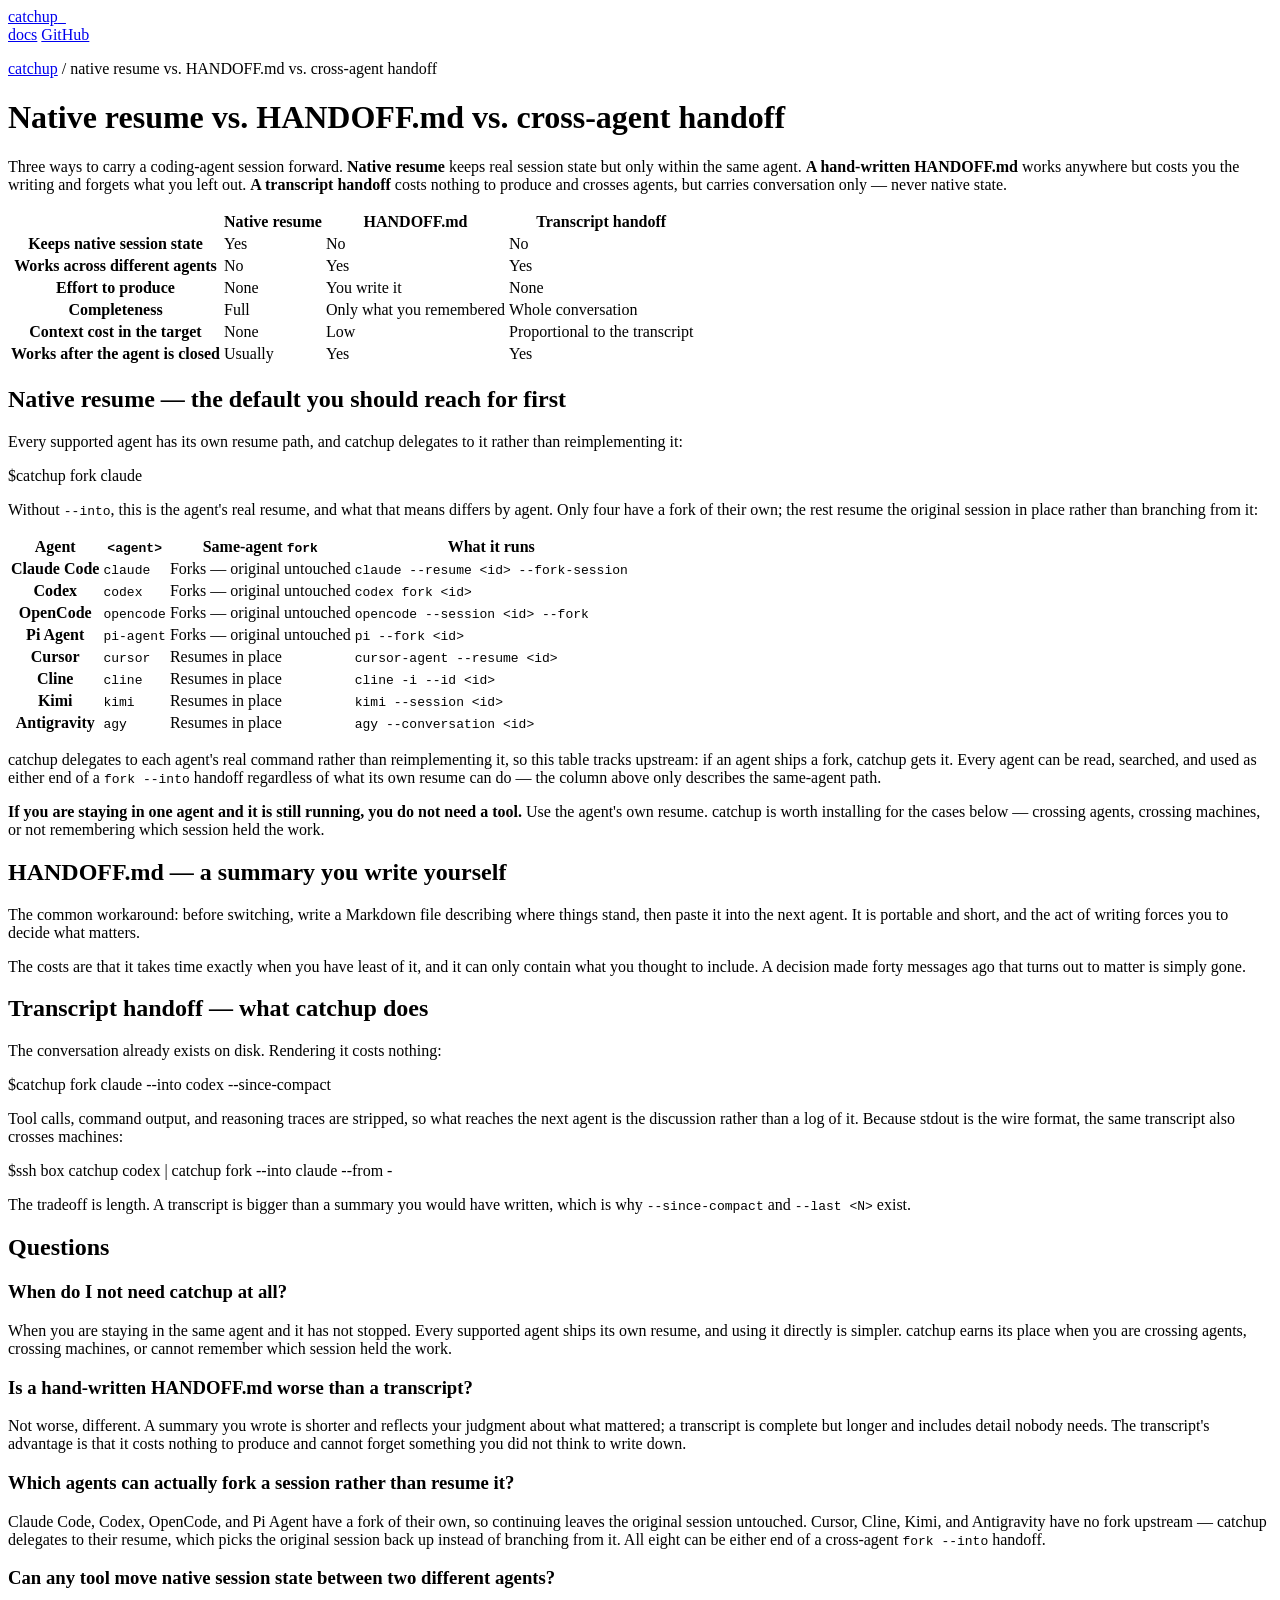
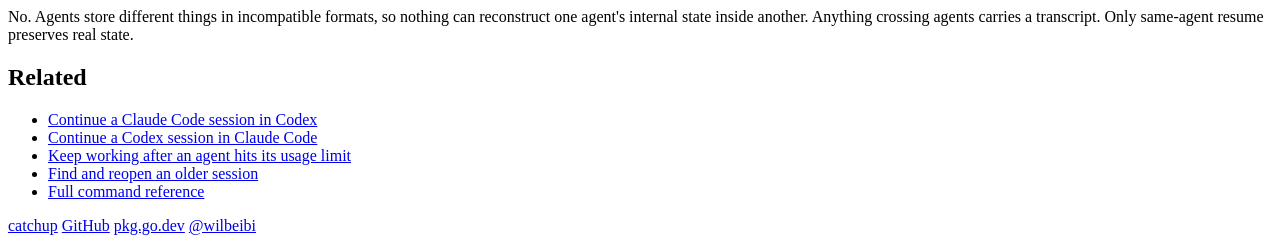
==== public/compare/index.html @ 8d0800c2 "Say which agents can fork and which only resume Same-agent `fork` delegates to each agent's own resu" ====
<!DOCTYPE html>
<html lang="en">
<head>
<meta charset="utf-8">
<meta name="viewport" content="width=device-width, initial-scale=1">
<title>Native resume vs. HANDOFF.md vs. cross-agent handoff</title>
<meta name="description" content="Three ways to carry coding-agent context forward: the agent's own resume, a hand-written HANDOFF.md, and a cross-agent transcript handoff. What each preserves, what each loses, which of the eight agents can fork rather than resume, and when you do not need a tool at all.">
<meta name="robots" content="index, follow, max-snippet:-1, max-image-preview:large, max-video-preview:-1">
<link rel="canonical" href="https://catchup.pages.dev/compare/">
<meta property="og:type" content="article">
<meta property="og:title" content="Native resume vs. HANDOFF.md vs. cross-agent handoff">
<meta property="og:description" content="What each approach preserves, what it loses, and when you do not need a tool at all.">
<meta property="og:url" content="https://catchup.pages.dev/compare/">
<meta property="og:image" content="https://catchup.pages.dev/assets/social-card.png">
<meta name="twitter:card" content="summary_large_image">
<meta name="theme-color" content="#ffffff">
<link rel="icon" href="data:image/svg+xml,%3Csvg xmlns='http://www.w3.org/2000/svg' viewBox='0 0 32 32'%3E%3Crect width='32' height='32' rx='7' fill='%2314130f'/%3E%3Ctext x='5.5' y='23' font-family='monospace' font-size='17' font-weight='700' fill='%235f7d3b'%3E%24%3C/text%3E%3Crect x='18' y='10' width='8' height='13' fill='%23c2792e'/%3E%3C/svg%3E">
<link rel="stylesheet" href="/assets/page.css">
<script type="application/ld+json">
{
  "@context": "https://schema.org",
  "@type": "TechArticle",
  "headline": "Native resume vs. HANDOFF.md vs. cross-agent handoff",
  "description": "What each way of carrying coding-agent context forward preserves and loses, and when no tool is needed.",
  "url": "https://catchup.pages.dev/compare/",
  "mainEntityOfPage": { "@type": "WebPage", "@id": "https://catchup.pages.dev/compare/" },
  "about": { "@id": "https://catchup.pages.dev/#catchup" },
  "author": { "@id": "https://catchup.pages.dev/#wilbeibi" },
  "publisher": { "@id": "https://catchup.pages.dev/#wilbeibi" },
  "inLanguage": "en"
}
</script>
<script type="application/ld+json">
{
  "@context": "https://schema.org",
  "@type": "BreadcrumbList",
  "itemListElement": [
    { "@type": "ListItem", "position": 1, "name": "catchup", "item": "https://catchup.pages.dev/" },
    { "@type": "ListItem", "position": 2, "name": "Native resume vs. HANDOFF.md vs. cross-agent handoff" }
  ]
}
</script>
<script type="application/ld+json">
{
  "@context": "https://schema.org",
  "@type": "FAQPage",
  "mainEntity": [
    {
      "@type": "Question",
      "name": "When do I not need catchup at all?",
      "acceptedAnswer": { "@type": "Answer", "text": "When you are staying in the same agent and it has not stopped. Every supported agent ships its own resume, and using it directly is simpler. catchup earns its place when you are crossing agents, crossing machines, or cannot remember which session held the work." }
    },
    {
      "@type": "Question",
      "name": "Is a hand-written HANDOFF.md worse than a transcript?",
      "acceptedAnswer": { "@type": "Answer", "text": "Not worse, different. A summary you wrote is shorter and reflects your judgment about what mattered; a transcript is complete but longer and includes detail nobody needs. The transcript's advantage is that it costs nothing to produce and cannot forget something you did not think to write down." }
    },
    {
      "@type": "Question",
      "name": "Which agents can actually fork a session rather than resume it?",
      "acceptedAnswer": { "@type": "Answer", "text": "Claude Code, Codex, OpenCode, and Pi Agent have a fork of their own, so continuing leaves the original session untouched. Cursor, Cline, Kimi, and Antigravity have no fork upstream — catchup delegates to their resume, which picks the original session back up instead of branching from it. All eight can be either end of a cross-agent fork --into handoff." }
    },
    {
      "@type": "Question",
      "name": "Can any tool move native session state between two different agents?",
      "acceptedAnswer": { "@type": "Answer", "text": "No. Agents store different things in incompatible formats, so nothing can reconstruct one agent's internal state inside another. Anything crossing agents carries a transcript. Only same-agent resume preserves real state." }
    }
  ]
}
</script>
</head>
<body>

<nav>
  <a class="wordmark" href="/"><span>catchup</span><span class="cursor">_</span></a>
  <div class="navlinks">
    <a href="https://github.com/wilbeibi/catchup#usage">docs</a>
    <a href="https://github.com/wilbeibi/catchup">GitHub</a>
  </div>
</nav>

<div class="col">
  <p class="crumb"><a href="/">catchup</a> / native resume vs. HANDOFF.md vs. cross-agent handoff</p>

  <header class="q">
    <h1>Native resume vs. HANDOFF.md vs. cross-agent handoff</h1>
    <p class="lead">Three ways to carry a coding-agent session forward. <strong>Native resume</strong> keeps real session state but only within the same agent. <strong>A hand-written HANDOFF.md</strong> works anywhere but costs you the writing and forgets what you left out. <strong>A transcript handoff</strong> costs nothing to produce and crosses agents, but carries conversation only — never native state.</p>
  </header>

  <main>
    <table>
      <thead>
        <tr><th></th><th>Native resume</th><th>HANDOFF.md</th><th>Transcript handoff</th></tr>
      </thead>
      <tbody>
        <tr><th>Keeps native session state</th><td>Yes</td><td>No</td><td>No</td></tr>
        <tr><th>Works across different agents</th><td>No</td><td>Yes</td><td>Yes</td></tr>
        <tr><th>Effort to produce</th><td>None</td><td>You write it</td><td>None</td></tr>
        <tr><th>Completeness</th><td>Full</td><td>Only what you remembered</td><td>Whole conversation</td></tr>
        <tr><th>Context cost in the target</th><td>None</td><td>Low</td><td>Proportional to the transcript</td></tr>
        <tr><th>Works after the agent is closed</th><td>Usually</td><td>Yes</td><td>Yes</td></tr>
      </tbody>
    </table>

    <h2>Native resume — the default you should reach for first</h2>
    <p>Every supported agent has its own resume path, and catchup delegates to it rather than reimplementing it:</p>
    <div class="cmd"><span class="p">$</span><span class="t">catchup fork claude</span></div>
    <p>Without <code>--into</code>, this is the agent's real resume, and what that means differs by agent. Only four have a fork of their own; the rest resume the original session in place rather than branching from it:</p>

    <table>
      <thead>
        <tr><th>Agent</th><th><code>&lt;agent&gt;</code></th><th>Same-agent <code>fork</code></th><th>What it runs</th></tr>
      </thead>
      <tbody>
        <tr><th>Claude Code</th><td><code>claude</code></td><td>Forks — original untouched</td><td><code>claude --resume &lt;id&gt; --fork-session</code></td></tr>
        <tr><th>Codex</th><td><code>codex</code></td><td>Forks — original untouched</td><td><code>codex fork &lt;id&gt;</code></td></tr>
        <tr><th>OpenCode</th><td><code>opencode</code></td><td>Forks — original untouched</td><td><code>opencode --session &lt;id&gt; --fork</code></td></tr>
        <tr><th>Pi Agent</th><td><code>pi-agent</code></td><td>Forks — original untouched</td><td><code>pi --fork &lt;id&gt;</code></td></tr>
        <tr><th>Cursor</th><td><code>cursor</code></td><td>Resumes in place</td><td><code>cursor-agent --resume &lt;id&gt;</code></td></tr>
        <tr><th>Cline</th><td><code>cline</code></td><td>Resumes in place</td><td><code>cline -i --id &lt;id&gt;</code></td></tr>
        <tr><th>Kimi</th><td><code>kimi</code></td><td>Resumes in place</td><td><code>kimi --session &lt;id&gt;</code></td></tr>
        <tr><th>Antigravity</th><td><code>agy</code></td><td>Resumes in place</td><td><code>agy --conversation &lt;id&gt;</code></td></tr>
      </tbody>
    </table>

    <p>catchup delegates to each agent's real command rather than reimplementing it, so this table tracks upstream: if an agent ships a fork, catchup gets it. Every agent can be read, searched, and used as either end of a <code>fork --into</code> handoff regardless of what its own resume can do — the column above only describes the same-agent path.</p>

    <div class="limit">
      <p><strong>If you are staying in one agent and it is still running, you do not need a tool.</strong> Use the agent's own resume. catchup is worth installing for the cases below — crossing agents, crossing machines, or not remembering which session held the work.</p>
    </div>

    <h2>HANDOFF.md — a summary you write yourself</h2>
    <p>The common workaround: before switching, write a Markdown file describing where things stand, then paste it into the next agent. It is portable and short, and the act of writing forces you to decide what matters.</p>
    <p>The costs are that it takes time exactly when you have least of it, and it can only contain what you thought to include. A decision made forty messages ago that turns out to matter is simply gone.</p>

    <h2>Transcript handoff — what catchup does</h2>
    <p>The conversation already exists on disk. Rendering it costs nothing:</p>
    <div class="cmd"><span class="p">$</span><span class="t">catchup fork claude --into codex --since-compact</span></div>
    <p>Tool calls, command output, and reasoning traces are stripped, so what reaches the next agent is the discussion rather than a log of it. Because stdout is the wire format, the same transcript also crosses machines:</p>
    <div class="cmd"><span class="p">$</span><span class="t">ssh box catchup codex | catchup fork --into claude --from -</span></div>
    <p>The tradeoff is length. A transcript is bigger than a summary you would have written, which is why <code>--since-compact</code> and <code>--last &lt;N&gt;</code> exist.</p>

    <h2>Questions</h2>

    <h3>When do I not need catchup at all?</h3>
    <p>When you are staying in the same agent and it has not stopped. Every supported agent ships its own resume, and using it directly is simpler. catchup earns its place when you are crossing agents, crossing machines, or cannot remember which session held the work.</p>

    <h3>Is a hand-written HANDOFF.md worse than a transcript?</h3>
    <p>Not worse, different. A summary you wrote is shorter and reflects your judgment about what mattered; a transcript is complete but longer and includes detail nobody needs. The transcript's advantage is that it costs nothing to produce and cannot forget something you did not think to write down.</p>

    <h3>Which agents can actually fork a session rather than resume it?</h3>
    <p>Claude Code, Codex, OpenCode, and Pi Agent have a fork of their own, so continuing leaves the original session untouched. Cursor, Cline, Kimi, and Antigravity have no fork upstream — catchup delegates to their resume, which picks the original session back up instead of branching from it. All eight can be either end of a cross-agent <code>fork --into</code> handoff.</p>

    <h3>Can any tool move native session state between two different agents?</h3>
    <p>No. Agents store different things in incompatible formats, so nothing can reconstruct one agent's internal state inside another. Anything crossing agents carries a transcript. Only same-agent resume preserves real state.</p>

    <div class="related">
      <h2>Related</h2>
      <ul>
        <li><a href="/handoff/claude-to-codex/">Continue a Claude Code session in Codex</a></li>
        <li><a href="/handoff/codex-to-claude/">Continue a Codex session in Claude Code</a></li>
        <li><a href="/usage-limit/">Keep working after an agent hits its usage limit</a></li>
        <li><a href="/find-session/">Find and reopen an older session</a></li>
        <li><a href="https://github.com/wilbeibi/catchup#usage">Full command reference</a></li>
      </ul>
    </div>
  </main>
</div>

<footer>
  <div class="inner">
    <div class="links">
      <a href="/">catchup</a>
      <a href="https://github.com/wilbeibi/catchup">GitHub</a>
      <a href="https://pkg.go.dev/github.com/wilbeibi/catchup">pkg.go.dev</a>
      <a href="https://github.com/wilbeibi">@wilbeibi</a>
    </div>
  </div>
</footer>

</body>
</html>
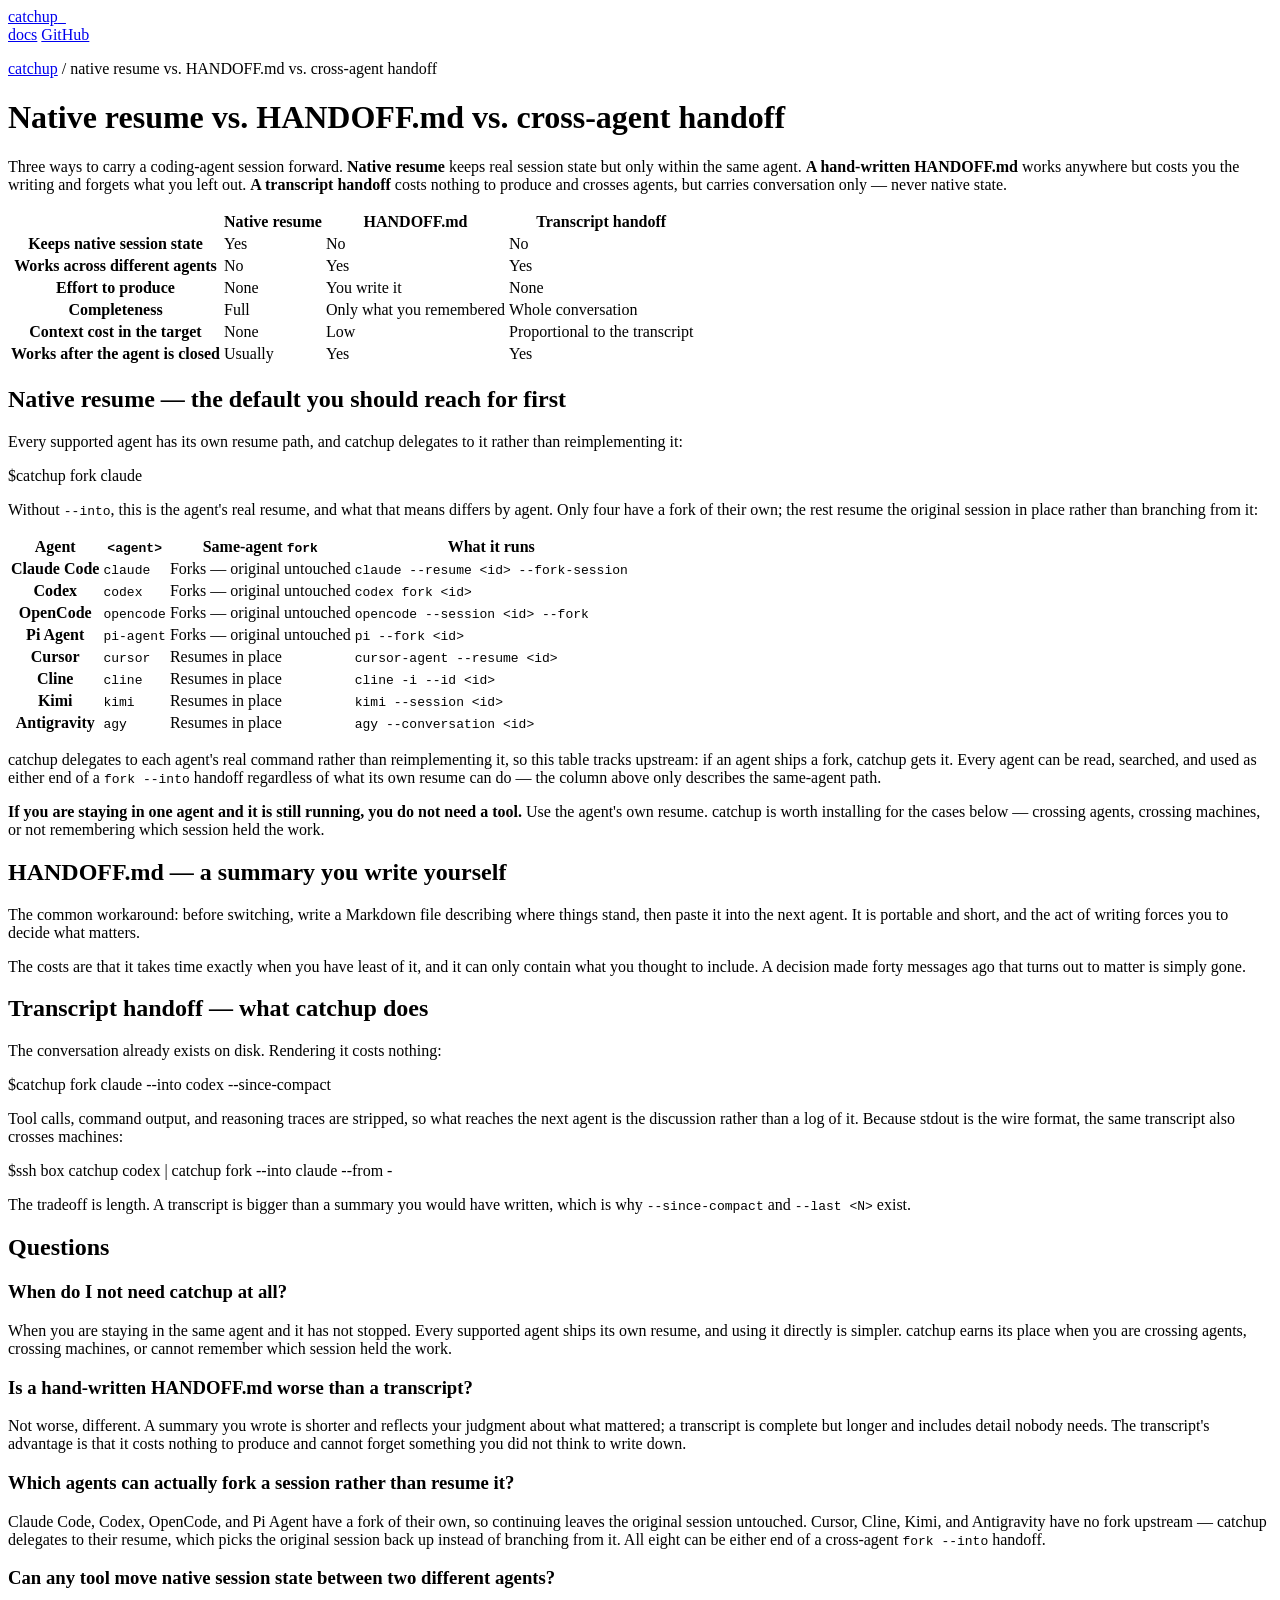
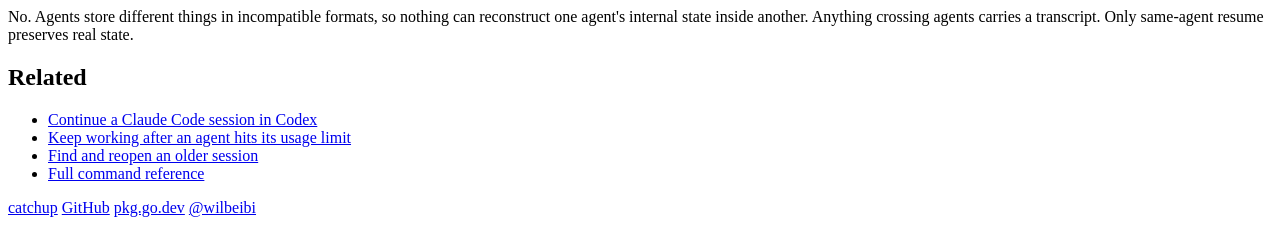
==== commit beeea53d: "Cut the codex-to-claude page; one page per job, not per agent pair No query in the frozen suite mapp" ====
--- a/public/compare/index.html
+++ b/public/compare/index.html
@@ -158,7 +158,6 @@
       <h2>Related</h2>
       <ul>
         <li><a href="/handoff/claude-to-codex/">Continue a Claude Code session in Codex</a></li>
-        <li><a href="/handoff/codex-to-claude/">Continue a Codex session in Claude Code</a></li>
         <li><a href="/usage-limit/">Keep working after an agent hits its usage limit</a></li>
         <li><a href="/find-session/">Find and reopen an older session</a></li>
         <li><a href="https://github.com/wilbeibi/catchup#usage">Full command reference</a></li>
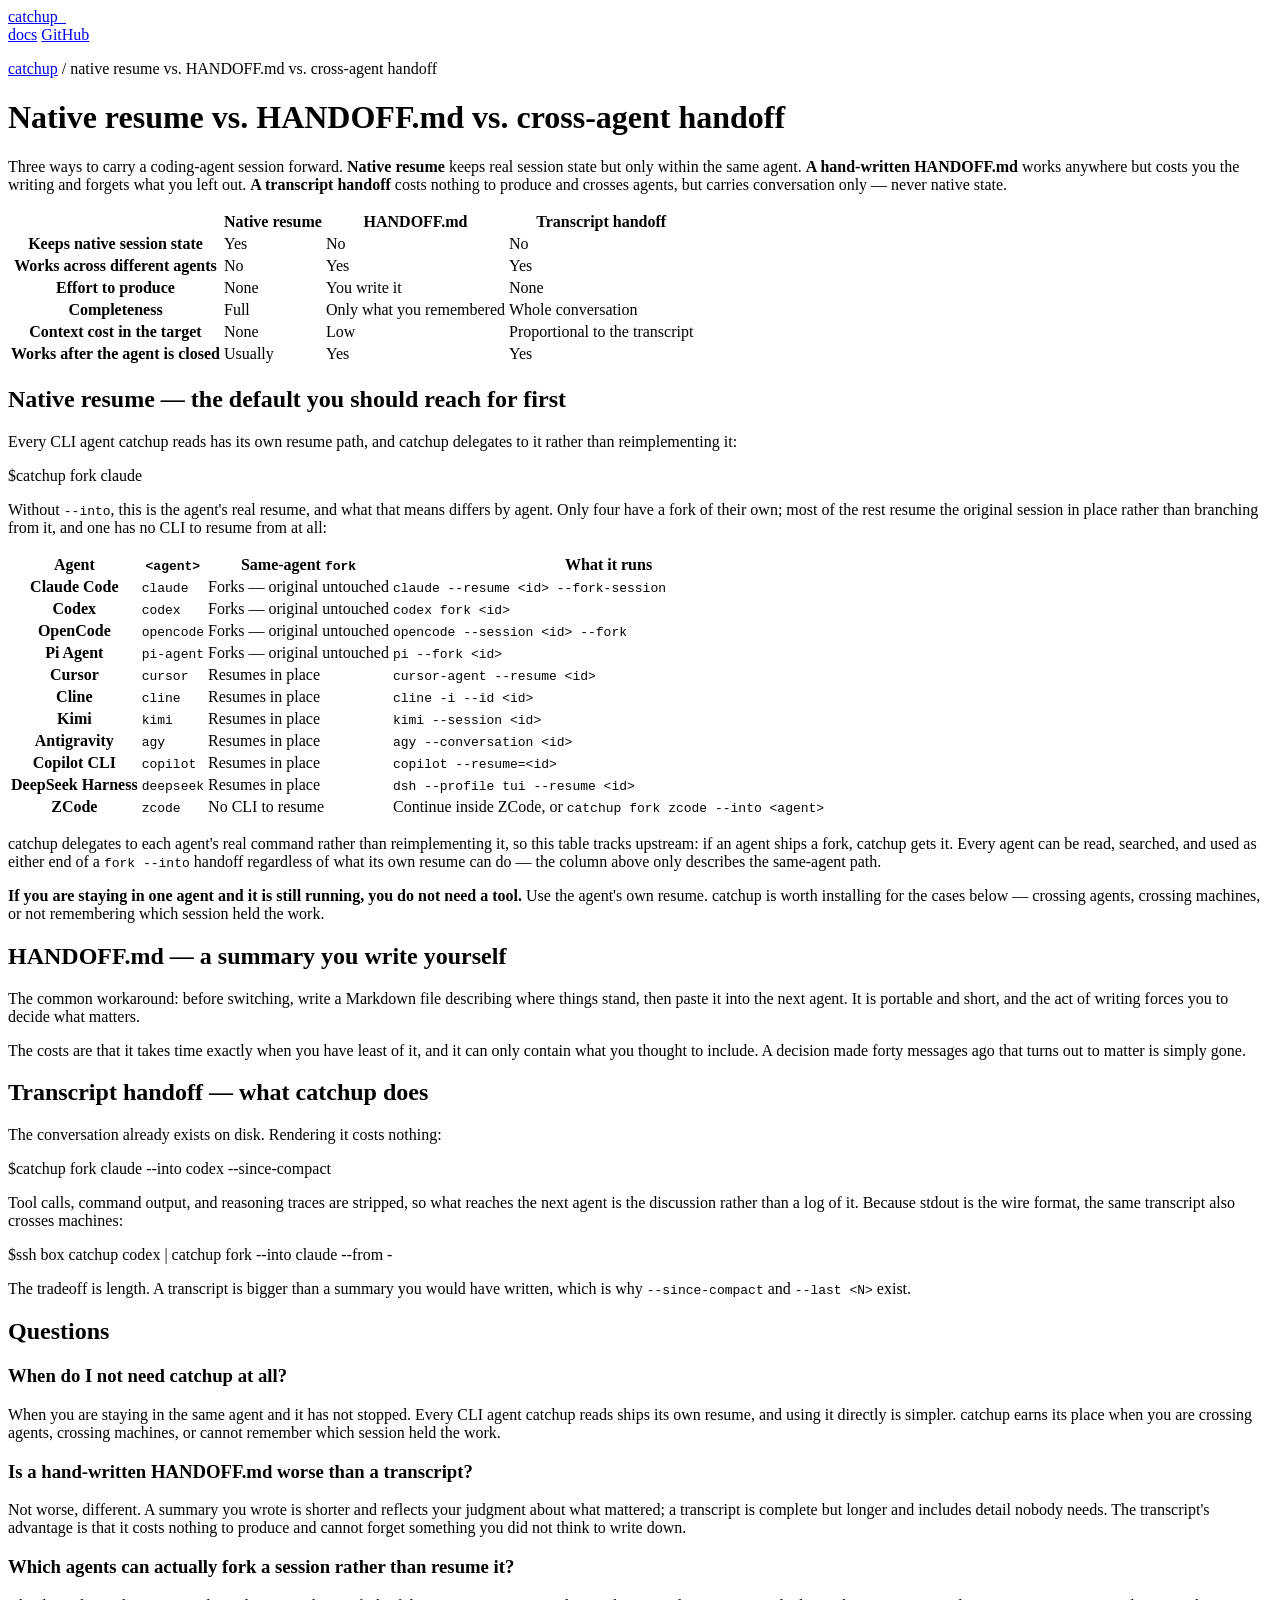
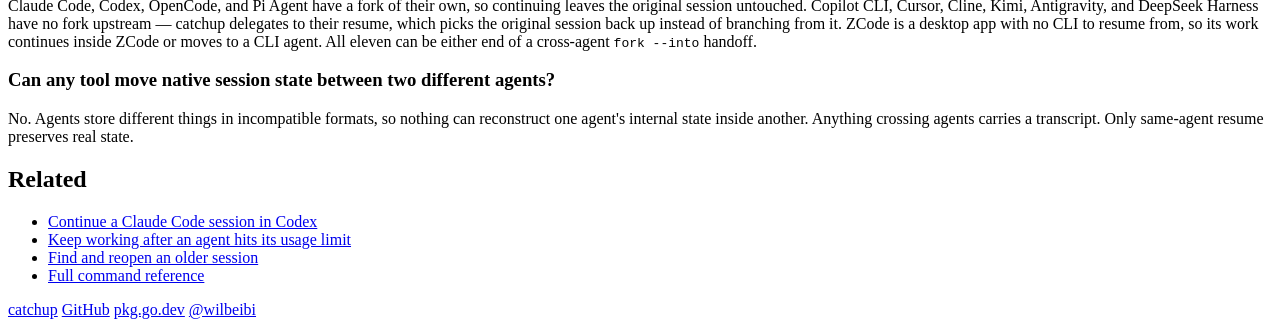
==== commit 0ec124c8: "Add the three agents the site never caught up with The site listed eight agents and was last touched" ====
--- a/public/compare/index.html
+++ b/public/compare/index.html
@@ -4,7 +4,7 @@
 <meta charset="utf-8">
 <meta name="viewport" content="width=device-width, initial-scale=1">
 <title>Native resume vs. HANDOFF.md vs. cross-agent handoff</title>
-<meta name="description" content="Three ways to carry coding-agent context forward: the agent's own resume, a hand-written HANDOFF.md, and a cross-agent transcript handoff. What each preserves, what each loses, which of the eight agents can fork rather than resume, and when you do not need a tool at all.">
+<meta name="description" content="Three ways to carry coding-agent context forward: the agent's own resume, a hand-written HANDOFF.md, and a cross-agent transcript handoff. What each preserves, what each loses, which of the eleven agents can fork rather than resume, and when you do not need a tool at all.">
 <meta name="robots" content="index, follow, max-snippet:-1, max-image-preview:large, max-video-preview:-1">
 <link rel="canonical" href="https://catchup.pages.dev/compare/">
 <meta property="og:type" content="article">
@@ -48,7 +48,7 @@
     {
       "@type": "Question",
       "name": "When do I not need catchup at all?",
-      "acceptedAnswer": { "@type": "Answer", "text": "When you are staying in the same agent and it has not stopped. Every supported agent ships its own resume, and using it directly is simpler. catchup earns its place when you are crossing agents, crossing machines, or cannot remember which session held the work." }
+      "acceptedAnswer": { "@type": "Answer", "text": "When you are staying in the same agent and it has not stopped. Every CLI agent catchup reads ships its own resume, and using it directly is simpler. catchup earns its place when you are crossing agents, crossing machines, or cannot remember which session held the work." }
     },
     {
       "@type": "Question",
@@ -58,7 +58,7 @@
     {
       "@type": "Question",
       "name": "Which agents can actually fork a session rather than resume it?",
-      "acceptedAnswer": { "@type": "Answer", "text": "Claude Code, Codex, OpenCode, and Pi Agent have a fork of their own, so continuing leaves the original session untouched. Cursor, Cline, Kimi, and Antigravity have no fork upstream — catchup delegates to their resume, which picks the original session back up instead of branching from it. All eight can be either end of a cross-agent fork --into handoff." }
+      "acceptedAnswer": { "@type": "Answer", "text": "Claude Code, Codex, OpenCode, and Pi Agent have a fork of their own, so continuing leaves the original session untouched. Copilot CLI, Cursor, Cline, Kimi, Antigravity, and DeepSeek Harness have no fork upstream — catchup delegates to their resume, which picks the original session back up instead of branching from it. ZCode is a desktop app with no CLI to resume from, so its work continues inside ZCode or moves to a CLI agent. All eleven can be either end of a cross-agent fork --into handoff." }
     },
     {
       "@type": "Question",
@@ -103,9 +103,9 @@
     </table>
 
     <h2>Native resume — the default you should reach for first</h2>
-    <p>Every supported agent has its own resume path, and catchup delegates to it rather than reimplementing it:</p>
+    <p>Every CLI agent catchup reads has its own resume path, and catchup delegates to it rather than reimplementing it:</p>
     <div class="cmd"><span class="p">$</span><span class="t">catchup fork claude</span></div>
-    <p>Without <code>--into</code>, this is the agent's real resume, and what that means differs by agent. Only four have a fork of their own; the rest resume the original session in place rather than branching from it:</p>
+    <p>Without <code>--into</code>, this is the agent's real resume, and what that means differs by agent. Only four have a fork of their own; most of the rest resume the original session in place rather than branching from it, and one has no CLI to resume from at all:</p>
 
     <table>
       <thead>
@@ -120,6 +120,9 @@
         <tr><th>Cline</th><td><code>cline</code></td><td>Resumes in place</td><td><code>cline -i --id &lt;id&gt;</code></td></tr>
         <tr><th>Kimi</th><td><code>kimi</code></td><td>Resumes in place</td><td><code>kimi --session &lt;id&gt;</code></td></tr>
         <tr><th>Antigravity</th><td><code>agy</code></td><td>Resumes in place</td><td><code>agy --conversation &lt;id&gt;</code></td></tr>
+        <tr><th>Copilot CLI</th><td><code>copilot</code></td><td>Resumes in place</td><td><code>copilot --resume=&lt;id&gt;</code></td></tr>
+        <tr><th>DeepSeek Harness</th><td><code>deepseek</code></td><td>Resumes in place</td><td><code>dsh --profile tui --resume &lt;id&gt;</code></td></tr>
+        <tr><th>ZCode</th><td><code>zcode</code></td><td>No CLI to resume</td><td>Continue inside ZCode, or <code>catchup fork zcode --into &lt;agent&gt;</code></td></tr>
       </tbody>
     </table>
 
@@ -143,13 +146,13 @@
     <h2>Questions</h2>
 
     <h3>When do I not need catchup at all?</h3>
-    <p>When you are staying in the same agent and it has not stopped. Every supported agent ships its own resume, and using it directly is simpler. catchup earns its place when you are crossing agents, crossing machines, or cannot remember which session held the work.</p>
+    <p>When you are staying in the same agent and it has not stopped. Every CLI agent catchup reads ships its own resume, and using it directly is simpler. catchup earns its place when you are crossing agents, crossing machines, or cannot remember which session held the work.</p>
 
     <h3>Is a hand-written HANDOFF.md worse than a transcript?</h3>
     <p>Not worse, different. A summary you wrote is shorter and reflects your judgment about what mattered; a transcript is complete but longer and includes detail nobody needs. The transcript's advantage is that it costs nothing to produce and cannot forget something you did not think to write down.</p>
 
     <h3>Which agents can actually fork a session rather than resume it?</h3>
-    <p>Claude Code, Codex, OpenCode, and Pi Agent have a fork of their own, so continuing leaves the original session untouched. Cursor, Cline, Kimi, and Antigravity have no fork upstream — catchup delegates to their resume, which picks the original session back up instead of branching from it. All eight can be either end of a cross-agent <code>fork --into</code> handoff.</p>
+    <p>Claude Code, Codex, OpenCode, and Pi Agent have a fork of their own, so continuing leaves the original session untouched. Copilot CLI, Cursor, Cline, Kimi, Antigravity, and DeepSeek Harness have no fork upstream — catchup delegates to their resume, which picks the original session back up instead of branching from it. ZCode is a desktop app with no CLI to resume from, so its work continues inside ZCode or moves to a CLI agent. All eleven can be either end of a cross-agent <code>fork --into</code> handoff.</p>
 
     <h3>Can any tool move native session state between two different agents?</h3>
     <p>No. Agents store different things in incompatible formats, so nothing can reconstruct one agent's internal state inside another. Anything crossing agents carries a transcript. Only same-agent resume preserves real state.</p>
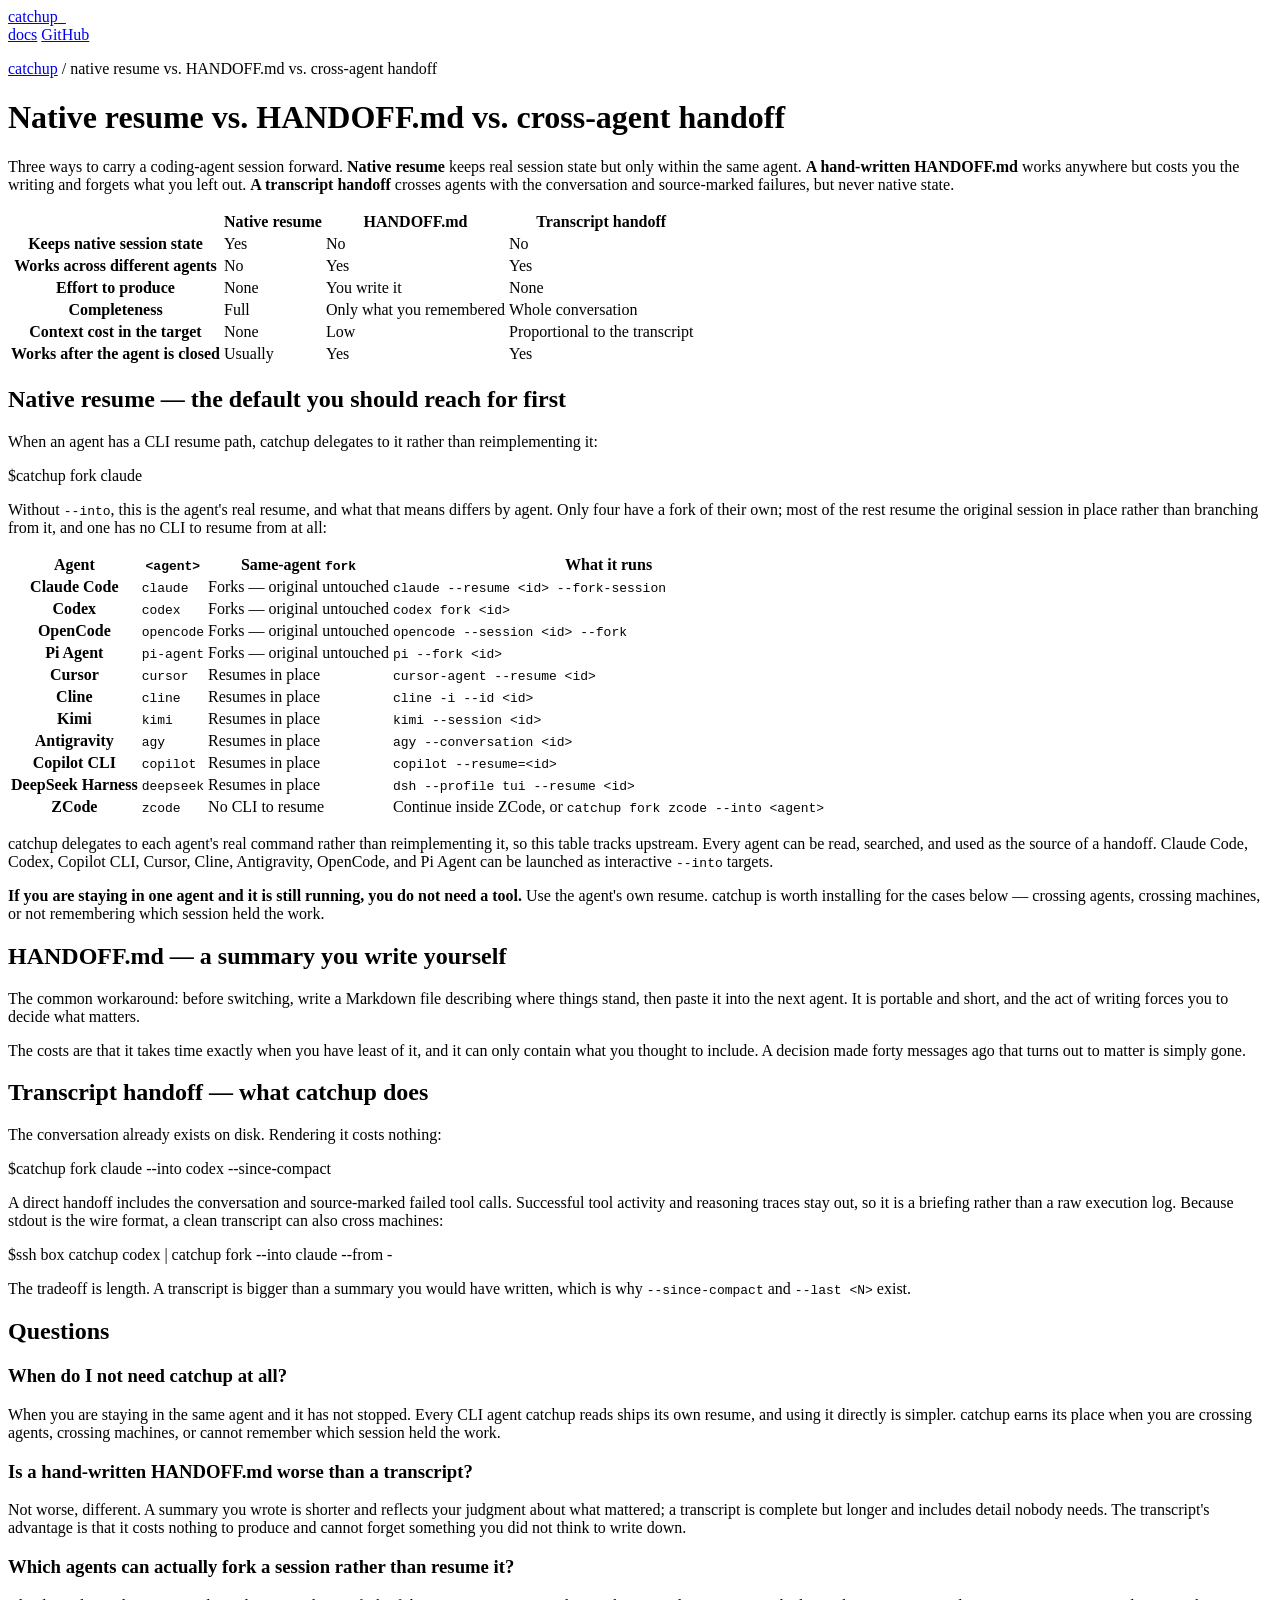
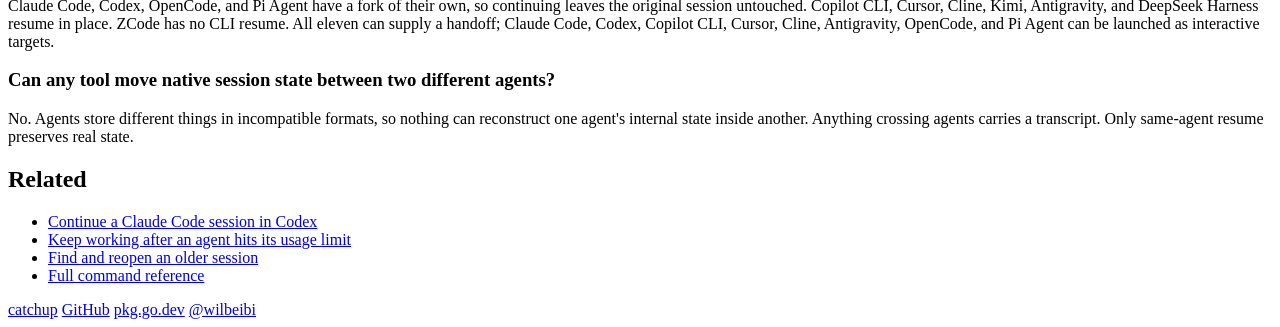
==== commit 18bf6ab9: "site: clarify v1.0 handoffs and Windows" ====
--- a/public/compare/index.html
+++ b/public/compare/index.html
@@ -58,7 +58,7 @@
     {
       "@type": "Question",
       "name": "Which agents can actually fork a session rather than resume it?",
-      "acceptedAnswer": { "@type": "Answer", "text": "Claude Code, Codex, OpenCode, and Pi Agent have a fork of their own, so continuing leaves the original session untouched. Copilot CLI, Cursor, Cline, Kimi, Antigravity, and DeepSeek Harness have no fork upstream — catchup delegates to their resume, which picks the original session back up instead of branching from it. ZCode is a desktop app with no CLI to resume from, so its work continues inside ZCode or moves to a CLI agent. All eleven can be either end of a cross-agent fork --into handoff." }
+      "acceptedAnswer": { "@type": "Answer", "text": "Claude Code, Codex, OpenCode, and Pi Agent have a fork of their own, so continuing leaves the original session untouched. Copilot CLI, Cursor, Cline, Kimi, Antigravity, and DeepSeek Harness resume in place. ZCode has no CLI resume. All eleven can supply a handoff; Claude Code, Codex, Copilot CLI, Cursor, Cline, Antigravity, OpenCode, and Pi Agent can be launched as interactive targets." }
     },
     {
       "@type": "Question",
@@ -84,7 +84,7 @@
 
   <header class="q">
     <h1>Native resume vs. HANDOFF.md vs. cross-agent handoff</h1>
-    <p class="lead">Three ways to carry a coding-agent session forward. <strong>Native resume</strong> keeps real session state but only within the same agent. <strong>A hand-written HANDOFF.md</strong> works anywhere but costs you the writing and forgets what you left out. <strong>A transcript handoff</strong> costs nothing to produce and crosses agents, but carries conversation only — never native state.</p>
+    <p class="lead">Three ways to carry a coding-agent session forward. <strong>Native resume</strong> keeps real session state but only within the same agent. <strong>A hand-written HANDOFF.md</strong> works anywhere but costs you the writing and forgets what you left out. <strong>A transcript handoff</strong> crosses agents with the conversation and source-marked failures, but never native state.</p>
   </header>
 
   <main>
@@ -103,7 +103,7 @@
     </table>
 
     <h2>Native resume — the default you should reach for first</h2>
-    <p>Every CLI agent catchup reads has its own resume path, and catchup delegates to it rather than reimplementing it:</p>
+    <p>When an agent has a CLI resume path, catchup delegates to it rather than reimplementing it:</p>
     <div class="cmd"><span class="p">$</span><span class="t">catchup fork claude</span></div>
     <p>Without <code>--into</code>, this is the agent's real resume, and what that means differs by agent. Only four have a fork of their own; most of the rest resume the original session in place rather than branching from it, and one has no CLI to resume from at all:</p>
 
@@ -126,7 +126,7 @@
       </tbody>
     </table>
 
-    <p>catchup delegates to each agent's real command rather than reimplementing it, so this table tracks upstream: if an agent ships a fork, catchup gets it. Every agent can be read, searched, and used as either end of a <code>fork --into</code> handoff regardless of what its own resume can do — the column above only describes the same-agent path.</p>
+    <p>catchup delegates to each agent's real command rather than reimplementing it, so this table tracks upstream. Every agent can be read, searched, and used as the source of a handoff. Claude Code, Codex, Copilot CLI, Cursor, Cline, Antigravity, OpenCode, and Pi Agent can be launched as interactive <code>--into</code> targets.</p>
 
     <div class="limit">
       <p><strong>If you are staying in one agent and it is still running, you do not need a tool.</strong> Use the agent's own resume. catchup is worth installing for the cases below — crossing agents, crossing machines, or not remembering which session held the work.</p>
@@ -139,7 +139,7 @@
     <h2>Transcript handoff — what catchup does</h2>
     <p>The conversation already exists on disk. Rendering it costs nothing:</p>
     <div class="cmd"><span class="p">$</span><span class="t">catchup fork claude --into codex --since-compact</span></div>
-    <p>Tool calls, command output, and reasoning traces are stripped, so what reaches the next agent is the discussion rather than a log of it. Because stdout is the wire format, the same transcript also crosses machines:</p>
+    <p>A direct handoff includes the conversation and source-marked failed tool calls. Successful tool activity and reasoning traces stay out, so it is a briefing rather than a raw execution log. Because stdout is the wire format, a clean transcript can also cross machines:</p>
     <div class="cmd"><span class="p">$</span><span class="t">ssh box catchup codex | catchup fork --into claude --from -</span></div>
     <p>The tradeoff is length. A transcript is bigger than a summary you would have written, which is why <code>--since-compact</code> and <code>--last &lt;N&gt;</code> exist.</p>
 
@@ -152,7 +152,7 @@
     <p>Not worse, different. A summary you wrote is shorter and reflects your judgment about what mattered; a transcript is complete but longer and includes detail nobody needs. The transcript's advantage is that it costs nothing to produce and cannot forget something you did not think to write down.</p>
 
     <h3>Which agents can actually fork a session rather than resume it?</h3>
-    <p>Claude Code, Codex, OpenCode, and Pi Agent have a fork of their own, so continuing leaves the original session untouched. Copilot CLI, Cursor, Cline, Kimi, Antigravity, and DeepSeek Harness have no fork upstream — catchup delegates to their resume, which picks the original session back up instead of branching from it. ZCode is a desktop app with no CLI to resume from, so its work continues inside ZCode or moves to a CLI agent. All eleven can be either end of a cross-agent <code>fork --into</code> handoff.</p>
+    <p>Claude Code, Codex, OpenCode, and Pi Agent have a fork of their own, so continuing leaves the original session untouched. Copilot CLI, Cursor, Cline, Kimi, Antigravity, and DeepSeek Harness resume in place. ZCode has no CLI resume. All eleven can supply a handoff; Claude Code, Codex, Copilot CLI, Cursor, Cline, Antigravity, OpenCode, and Pi Agent can be launched as interactive targets.</p>
 
     <h3>Can any tool move native session state between two different agents?</h3>
     <p>No. Agents store different things in incompatible formats, so nothing can reconstruct one agent's internal state inside another. Anything crossing agents carries a transcript. Only same-agent resume preserves real state.</p>
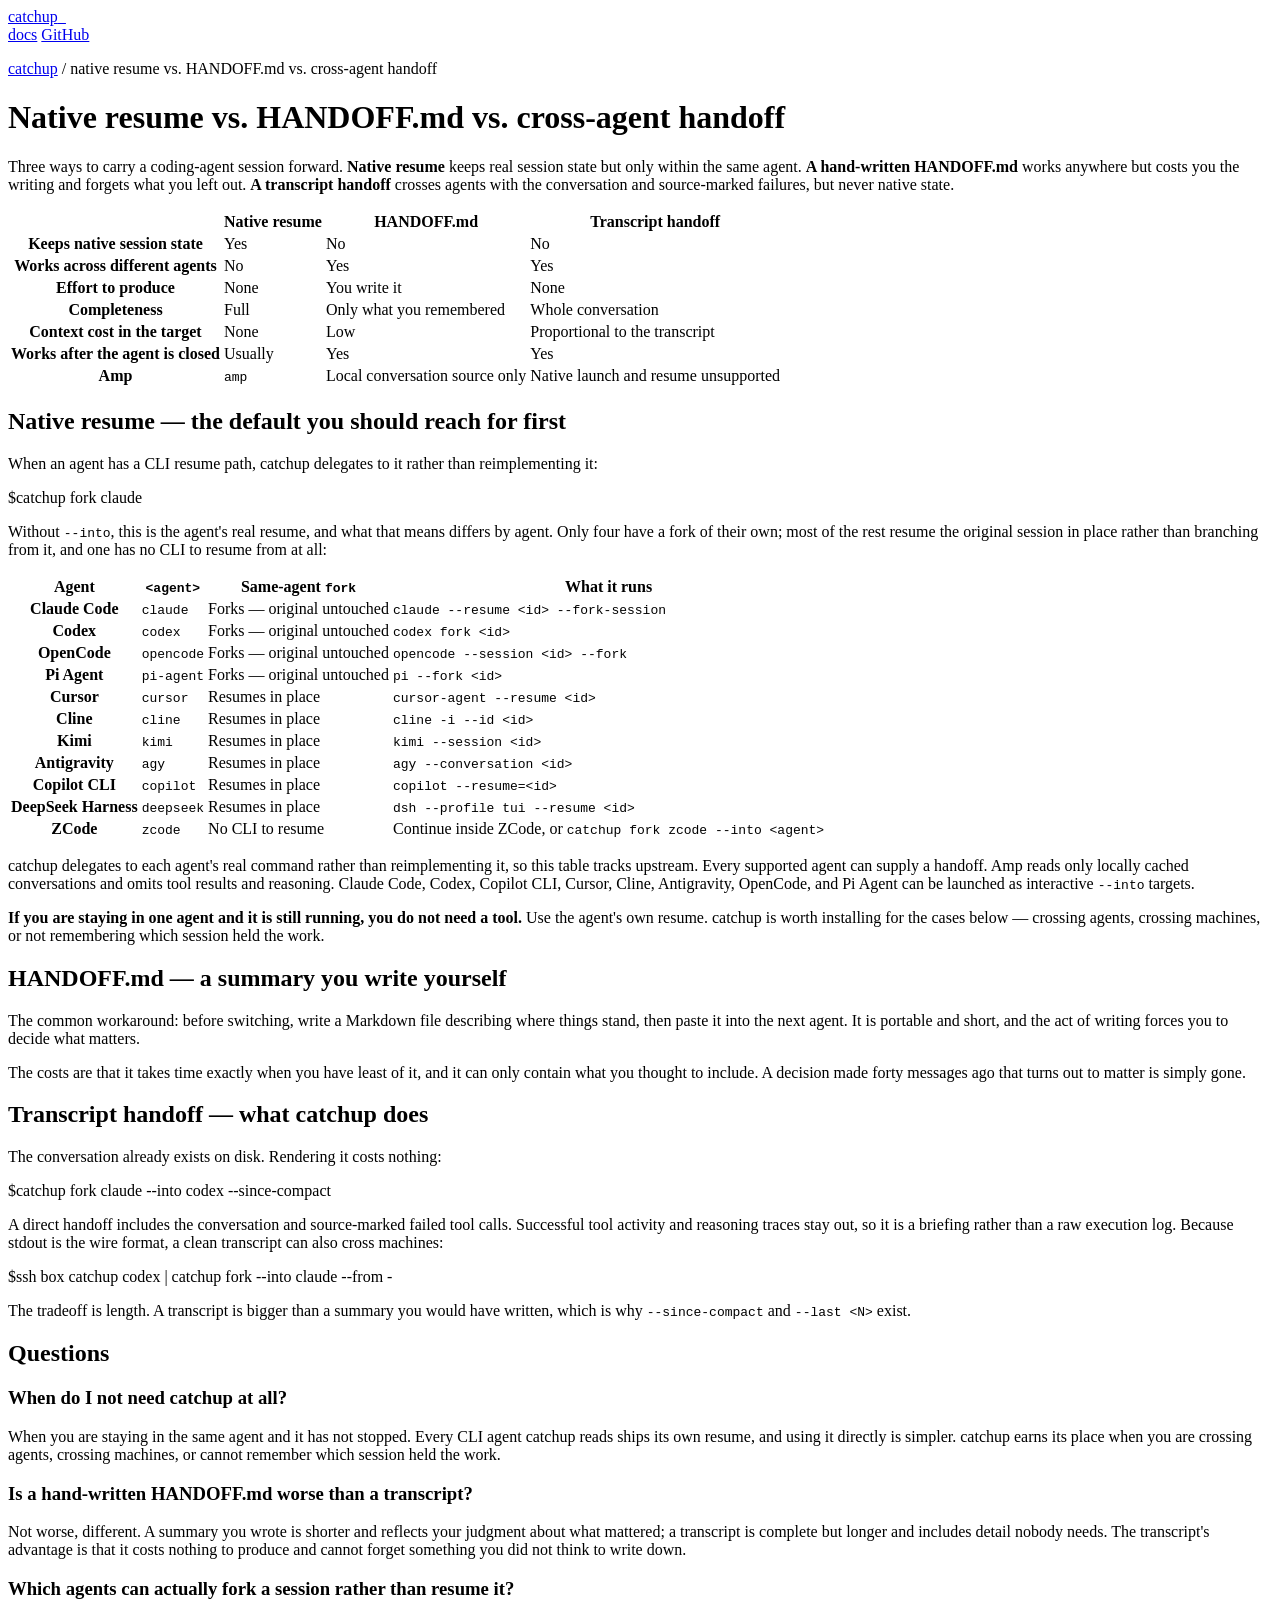
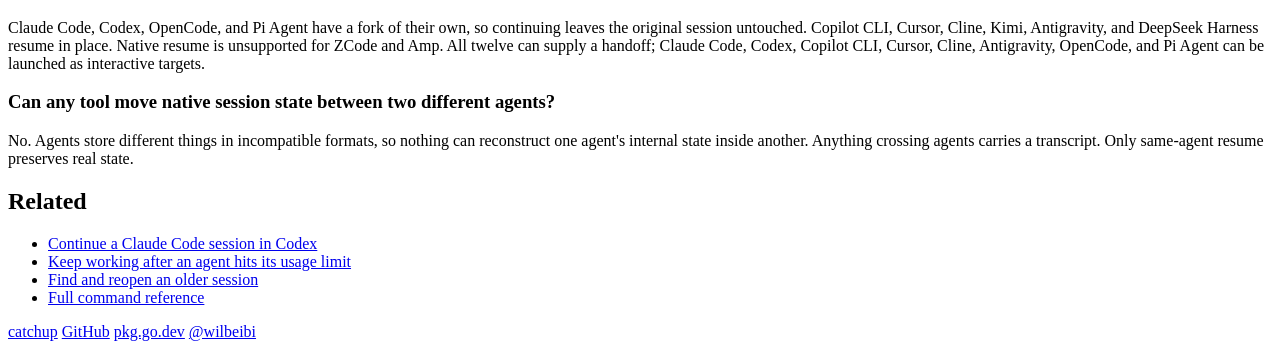
==== commit a687a6dc: "site: document cross-project discovery and Amp source limits" ====
--- a/public/compare/index.html
+++ b/public/compare/index.html
@@ -4,7 +4,7 @@
 <meta charset="utf-8">
 <meta name="viewport" content="width=device-width, initial-scale=1">
 <title>Native resume vs. HANDOFF.md vs. cross-agent handoff</title>
-<meta name="description" content="Three ways to carry coding-agent context forward: the agent's own resume, a hand-written HANDOFF.md, and a cross-agent transcript handoff. What each preserves, what each loses, which of the eleven agents can fork rather than resume, and when you do not need a tool at all.">
+<meta name="description" content="Three ways to carry coding-agent context forward: the agent's own resume, a hand-written HANDOFF.md, and a cross-agent transcript handoff. What each preserves, what each loses, which of the supported agents can fork rather than resume, and when you do not need a tool at all.">
 <meta name="robots" content="index, follow, max-snippet:-1, max-image-preview:large, max-video-preview:-1">
 <link rel="canonical" href="https://catchup.pages.dev/compare/">
 <meta property="og:type" content="article">
@@ -58,7 +58,7 @@
     {
       "@type": "Question",
       "name": "Which agents can actually fork a session rather than resume it?",
-      "acceptedAnswer": { "@type": "Answer", "text": "Claude Code, Codex, OpenCode, and Pi Agent have a fork of their own, so continuing leaves the original session untouched. Copilot CLI, Cursor, Cline, Kimi, Antigravity, and DeepSeek Harness resume in place. ZCode has no CLI resume. All eleven can supply a handoff; Claude Code, Codex, Copilot CLI, Cursor, Cline, Antigravity, OpenCode, and Pi Agent can be launched as interactive targets." }
+      "acceptedAnswer": { "@type": "Answer", "text": "Claude Code, Codex, OpenCode, and Pi Agent have a fork of their own, so continuing leaves the original session untouched. Copilot CLI, Cursor, Cline, Kimi, Antigravity, and DeepSeek Harness resume in place. Native resume is unsupported for ZCode and Amp. All twelve can supply a handoff; Claude Code, Codex, Copilot CLI, Cursor, Cline, Antigravity, OpenCode, and Pi Agent can be launched as interactive targets." }
     },
     {
       "@type": "Question",
@@ -99,6 +99,7 @@
         <tr><th>Completeness</th><td>Full</td><td>Only what you remembered</td><td>Whole conversation</td></tr>
         <tr><th>Context cost in the target</th><td>None</td><td>Low</td><td>Proportional to the transcript</td></tr>
         <tr><th>Works after the agent is closed</th><td>Usually</td><td>Yes</td><td>Yes</td></tr>
+        <tr><th>Amp</th><td><code>amp</code></td><td>Local conversation source only</td><td>Native launch and resume unsupported</td></tr>
       </tbody>
     </table>
 
@@ -126,7 +127,7 @@
       </tbody>
     </table>
 
-    <p>catchup delegates to each agent's real command rather than reimplementing it, so this table tracks upstream. Every agent can be read, searched, and used as the source of a handoff. Claude Code, Codex, Copilot CLI, Cursor, Cline, Antigravity, OpenCode, and Pi Agent can be launched as interactive <code>--into</code> targets.</p>
+    <p>catchup delegates to each agent's real command rather than reimplementing it, so this table tracks upstream. Every supported agent can supply a handoff. Amp reads only locally cached conversations and omits tool results and reasoning. Claude Code, Codex, Copilot CLI, Cursor, Cline, Antigravity, OpenCode, and Pi Agent can be launched as interactive <code>--into</code> targets.</p>
 
     <div class="limit">
       <p><strong>If you are staying in one agent and it is still running, you do not need a tool.</strong> Use the agent's own resume. catchup is worth installing for the cases below — crossing agents, crossing machines, or not remembering which session held the work.</p>
@@ -152,7 +153,7 @@
     <p>Not worse, different. A summary you wrote is shorter and reflects your judgment about what mattered; a transcript is complete but longer and includes detail nobody needs. The transcript's advantage is that it costs nothing to produce and cannot forget something you did not think to write down.</p>
 
     <h3>Which agents can actually fork a session rather than resume it?</h3>
-    <p>Claude Code, Codex, OpenCode, and Pi Agent have a fork of their own, so continuing leaves the original session untouched. Copilot CLI, Cursor, Cline, Kimi, Antigravity, and DeepSeek Harness resume in place. ZCode has no CLI resume. All eleven can supply a handoff; Claude Code, Codex, Copilot CLI, Cursor, Cline, Antigravity, OpenCode, and Pi Agent can be launched as interactive targets.</p>
+    <p>Claude Code, Codex, OpenCode, and Pi Agent have a fork of their own, so continuing leaves the original session untouched. Copilot CLI, Cursor, Cline, Kimi, Antigravity, and DeepSeek Harness resume in place. Native resume is unsupported for ZCode and Amp. All twelve can supply a handoff; Claude Code, Codex, Copilot CLI, Cursor, Cline, Antigravity, OpenCode, and Pi Agent can be launched as interactive targets.</p>
 
     <h3>Can any tool move native session state between two different agents?</h3>
     <p>No. Agents store different things in incompatible formats, so nothing can reconstruct one agent's internal state inside another. Anything crossing agents carries a transcript. Only same-agent resume preserves real state.</p>
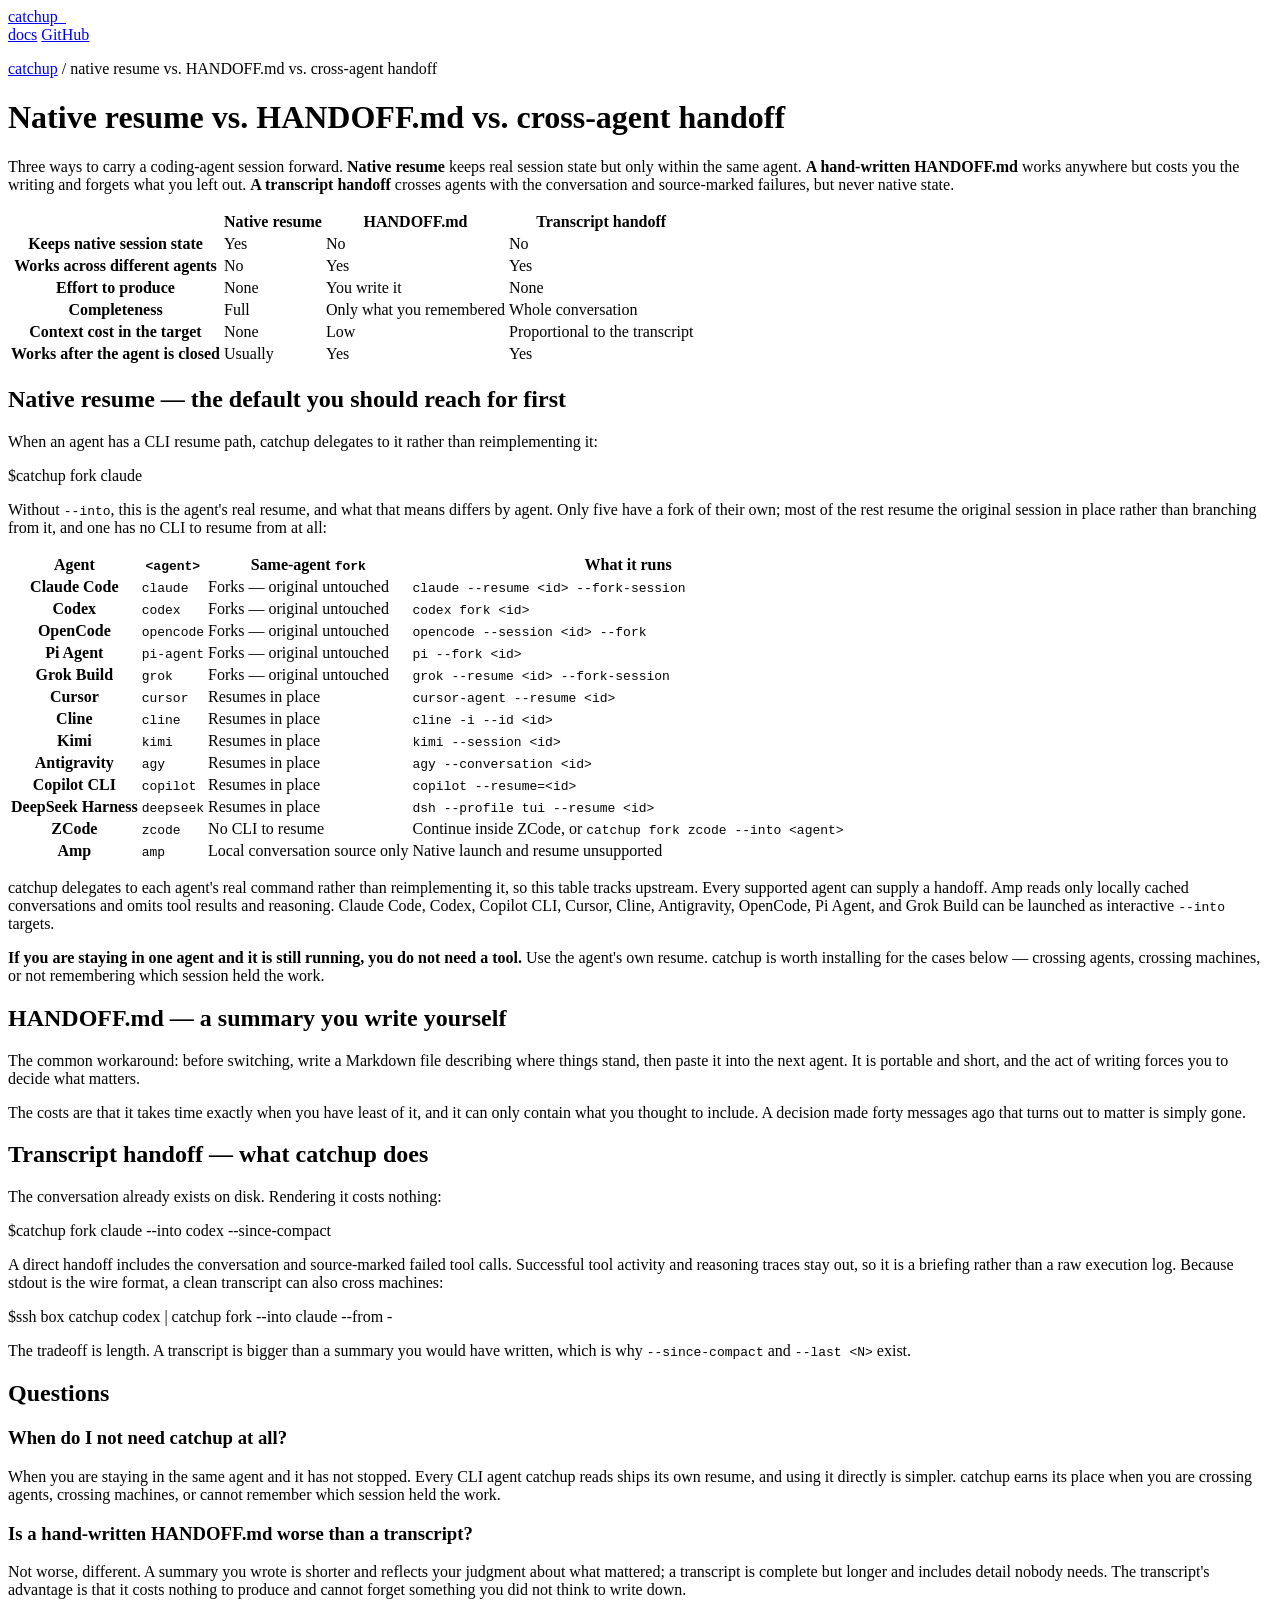
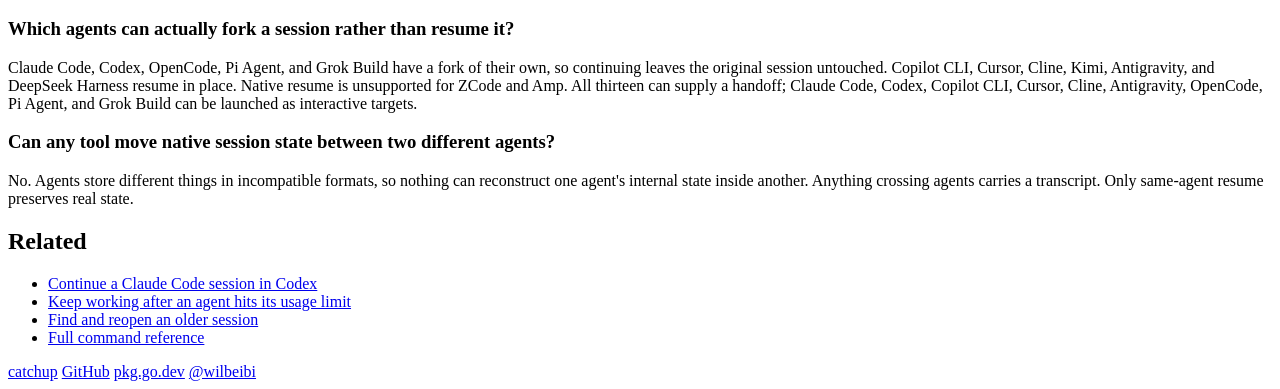
==== commit 6759472f: "site: add Grok Build" ====
--- a/public/compare/index.html
+++ b/public/compare/index.html
@@ -58,7 +58,7 @@
     {
       "@type": "Question",
       "name": "Which agents can actually fork a session rather than resume it?",
-      "acceptedAnswer": { "@type": "Answer", "text": "Claude Code, Codex, OpenCode, and Pi Agent have a fork of their own, so continuing leaves the original session untouched. Copilot CLI, Cursor, Cline, Kimi, Antigravity, and DeepSeek Harness resume in place. Native resume is unsupported for ZCode and Amp. All twelve can supply a handoff; Claude Code, Codex, Copilot CLI, Cursor, Cline, Antigravity, OpenCode, and Pi Agent can be launched as interactive targets." }
+      "acceptedAnswer": { "@type": "Answer", "text": "Claude Code, Codex, OpenCode, Pi Agent, and Grok Build have a fork of their own, so continuing leaves the original session untouched. Copilot CLI, Cursor, Cline, Kimi, Antigravity, and DeepSeek Harness resume in place. Native resume is unsupported for ZCode and Amp. All thirteen can supply a handoff; Claude Code, Codex, Copilot CLI, Cursor, Cline, Antigravity, OpenCode, Pi Agent, and Grok Build can be launched as interactive targets." }
     },
     {
       "@type": "Question",
@@ -99,14 +99,13 @@
         <tr><th>Completeness</th><td>Full</td><td>Only what you remembered</td><td>Whole conversation</td></tr>
         <tr><th>Context cost in the target</th><td>None</td><td>Low</td><td>Proportional to the transcript</td></tr>
         <tr><th>Works after the agent is closed</th><td>Usually</td><td>Yes</td><td>Yes</td></tr>
-        <tr><th>Amp</th><td><code>amp</code></td><td>Local conversation source only</td><td>Native launch and resume unsupported</td></tr>
       </tbody>
     </table>
 
     <h2>Native resume — the default you should reach for first</h2>
     <p>When an agent has a CLI resume path, catchup delegates to it rather than reimplementing it:</p>
     <div class="cmd"><span class="p">$</span><span class="t">catchup fork claude</span></div>
-    <p>Without <code>--into</code>, this is the agent's real resume, and what that means differs by agent. Only four have a fork of their own; most of the rest resume the original session in place rather than branching from it, and one has no CLI to resume from at all:</p>
+    <p>Without <code>--into</code>, this is the agent's real resume, and what that means differs by agent. Only five have a fork of their own; most of the rest resume the original session in place rather than branching from it, and one has no CLI to resume from at all:</p>
 
     <table>
       <thead>
@@ -117,6 +116,7 @@
         <tr><th>Codex</th><td><code>codex</code></td><td>Forks — original untouched</td><td><code>codex fork &lt;id&gt;</code></td></tr>
         <tr><th>OpenCode</th><td><code>opencode</code></td><td>Forks — original untouched</td><td><code>opencode --session &lt;id&gt; --fork</code></td></tr>
         <tr><th>Pi Agent</th><td><code>pi-agent</code></td><td>Forks — original untouched</td><td><code>pi --fork &lt;id&gt;</code></td></tr>
+        <tr><th>Grok Build</th><td><code>grok</code></td><td>Forks — original untouched</td><td><code>grok --resume &lt;id&gt; --fork-session</code></td></tr>
         <tr><th>Cursor</th><td><code>cursor</code></td><td>Resumes in place</td><td><code>cursor-agent --resume &lt;id&gt;</code></td></tr>
         <tr><th>Cline</th><td><code>cline</code></td><td>Resumes in place</td><td><code>cline -i --id &lt;id&gt;</code></td></tr>
         <tr><th>Kimi</th><td><code>kimi</code></td><td>Resumes in place</td><td><code>kimi --session &lt;id&gt;</code></td></tr>
@@ -124,10 +124,11 @@
         <tr><th>Copilot CLI</th><td><code>copilot</code></td><td>Resumes in place</td><td><code>copilot --resume=&lt;id&gt;</code></td></tr>
         <tr><th>DeepSeek Harness</th><td><code>deepseek</code></td><td>Resumes in place</td><td><code>dsh --profile tui --resume &lt;id&gt;</code></td></tr>
         <tr><th>ZCode</th><td><code>zcode</code></td><td>No CLI to resume</td><td>Continue inside ZCode, or <code>catchup fork zcode --into &lt;agent&gt;</code></td></tr>
+        <tr><th>Amp</th><td><code>amp</code></td><td>Local conversation source only</td><td>Native launch and resume unsupported</td></tr>
       </tbody>
     </table>
 
-    <p>catchup delegates to each agent's real command rather than reimplementing it, so this table tracks upstream. Every supported agent can supply a handoff. Amp reads only locally cached conversations and omits tool results and reasoning. Claude Code, Codex, Copilot CLI, Cursor, Cline, Antigravity, OpenCode, and Pi Agent can be launched as interactive <code>--into</code> targets.</p>
+    <p>catchup delegates to each agent's real command rather than reimplementing it, so this table tracks upstream. Every supported agent can supply a handoff. Amp reads only locally cached conversations and omits tool results and reasoning. Claude Code, Codex, Copilot CLI, Cursor, Cline, Antigravity, OpenCode, Pi Agent, and Grok Build can be launched as interactive <code>--into</code> targets.</p>
 
     <div class="limit">
       <p><strong>If you are staying in one agent and it is still running, you do not need a tool.</strong> Use the agent's own resume. catchup is worth installing for the cases below — crossing agents, crossing machines, or not remembering which session held the work.</p>
@@ -153,7 +154,7 @@
     <p>Not worse, different. A summary you wrote is shorter and reflects your judgment about what mattered; a transcript is complete but longer and includes detail nobody needs. The transcript's advantage is that it costs nothing to produce and cannot forget something you did not think to write down.</p>
 
     <h3>Which agents can actually fork a session rather than resume it?</h3>
-    <p>Claude Code, Codex, OpenCode, and Pi Agent have a fork of their own, so continuing leaves the original session untouched. Copilot CLI, Cursor, Cline, Kimi, Antigravity, and DeepSeek Harness resume in place. Native resume is unsupported for ZCode and Amp. All twelve can supply a handoff; Claude Code, Codex, Copilot CLI, Cursor, Cline, Antigravity, OpenCode, and Pi Agent can be launched as interactive targets.</p>
+    <p>Claude Code, Codex, OpenCode, Pi Agent, and Grok Build have a fork of their own, so continuing leaves the original session untouched. Copilot CLI, Cursor, Cline, Kimi, Antigravity, and DeepSeek Harness resume in place. Native resume is unsupported for ZCode and Amp. All thirteen can supply a handoff; Claude Code, Codex, Copilot CLI, Cursor, Cline, Antigravity, OpenCode, Pi Agent, and Grok Build can be launched as interactive targets.</p>
 
     <h3>Can any tool move native session state between two different agents?</h3>
     <p>No. Agents store different things in incompatible formats, so nothing can reconstruct one agent's internal state inside another. Anything crossing agents carries a transcript. Only same-agent resume preserves real state.</p>
